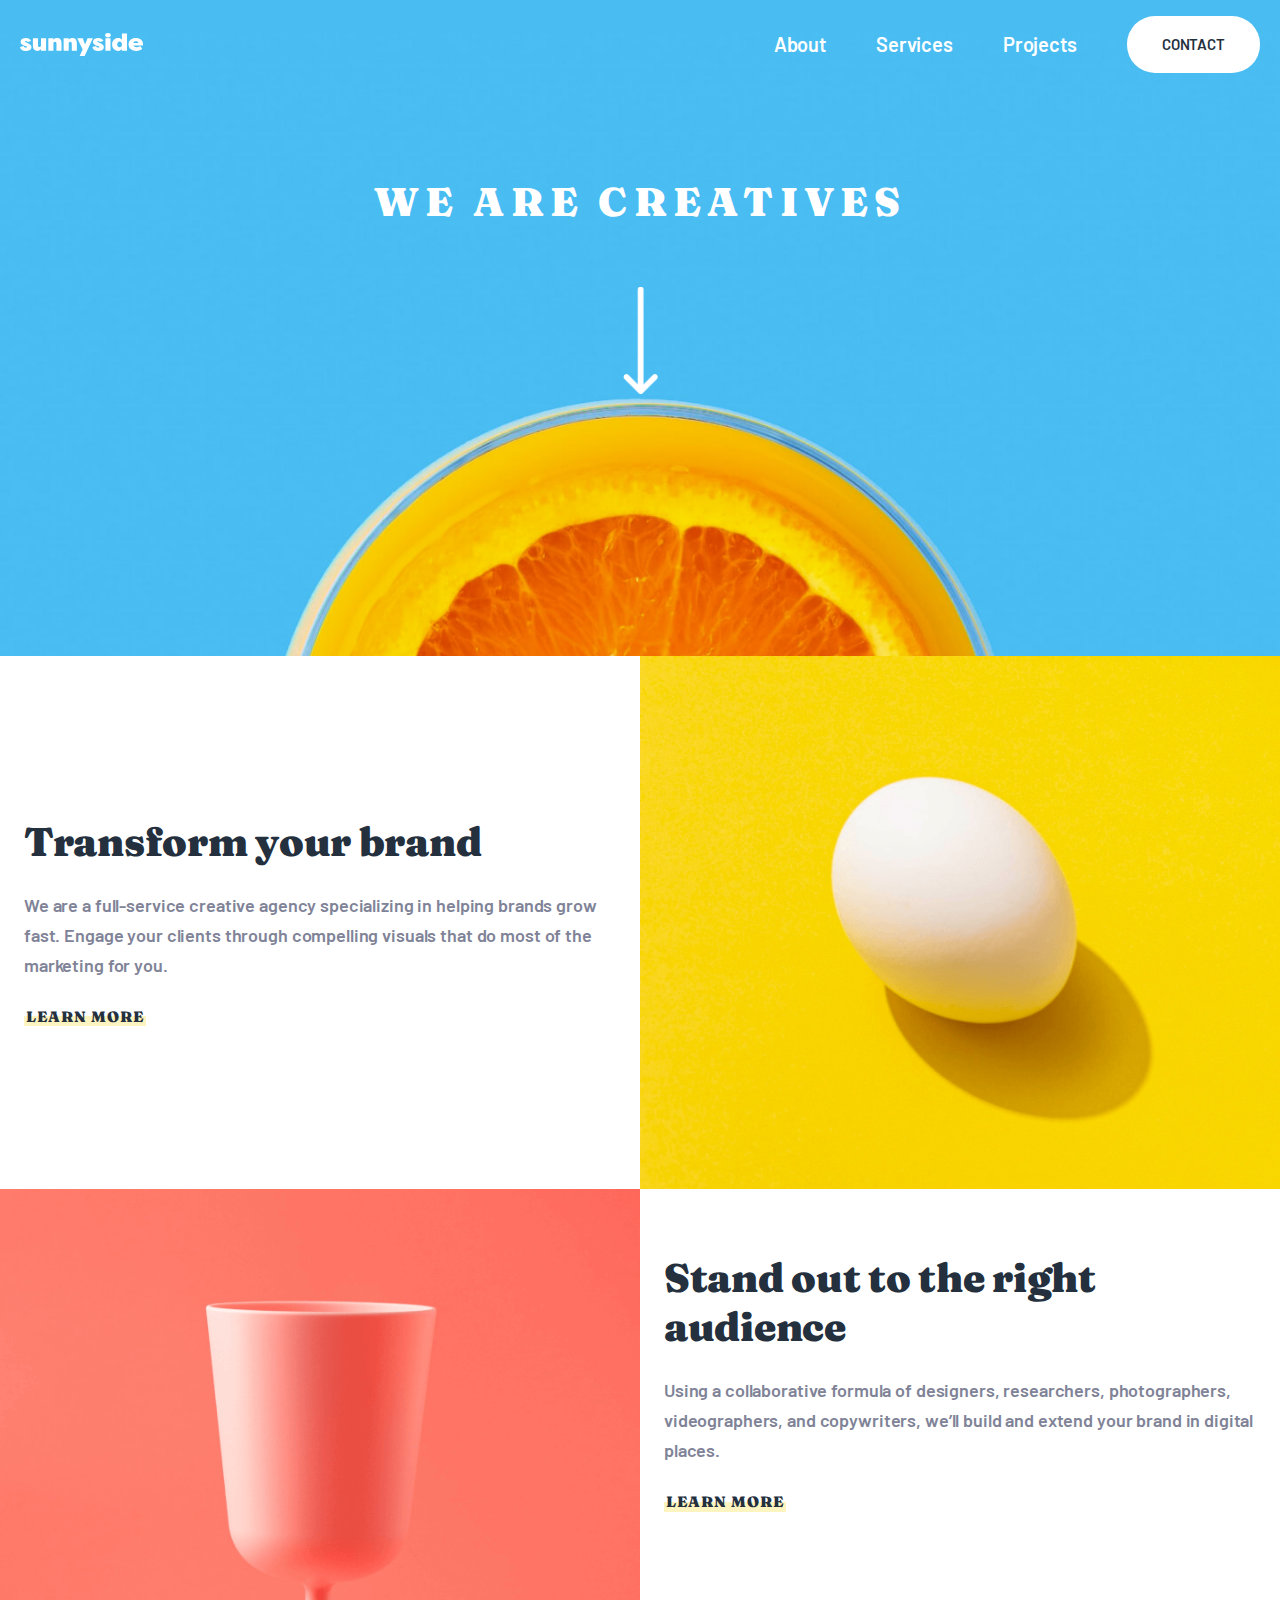
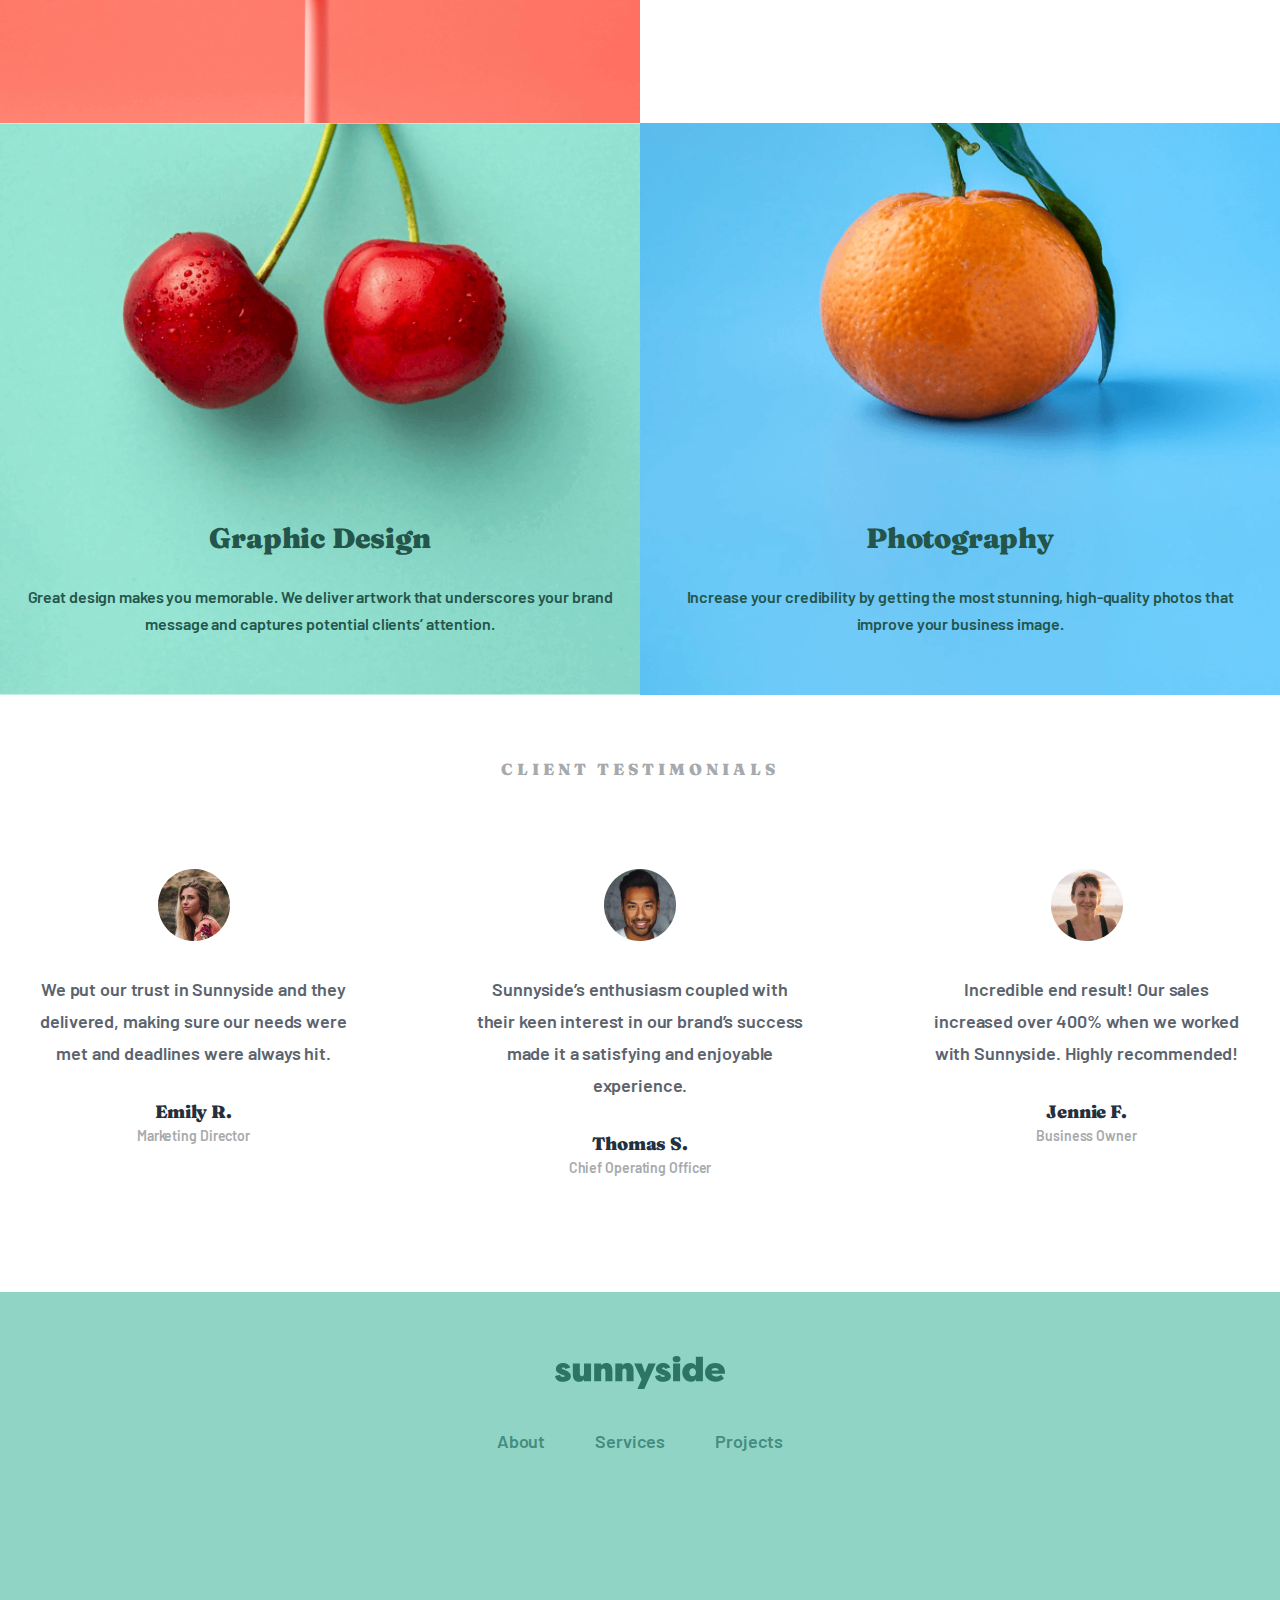
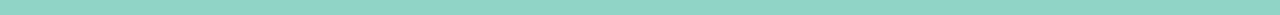
==== index.html @ 1b0551b1 "Add Header, Hero, Card sections" ====
<!DOCTYPE html>
<html lang="en">

<head>
  <meta charset="UTF-8">
  <meta http-equiv="X-UA-Compatible" content="IE=edge">
  <meta name="viewport" content="width=device-width, initial-scale=1.0">
  <link rel="stylesheet" href="https://cdnjs.cloudflare.com/ajax/libs/font-awesome/6.1.2/css/all.min.css"
    integrity="sha512-1sCRPdkRXhBV2PBLUdRb4tMg1w2YPf37qatUFeS7zlBy7jJI8Lf4VHwWfZZfpXtYSLy85pkm9GaYVYMfw5BC1A=="
    crossorigin="anonymous" referrerpolicy="no-referrer" />
  <title>Template Project</title>
  <!-- <link rel="stylesheet" href="./css/normalize.css"> -->
  <link rel="stylesheet" href="./css/main.css">
  <!-- <link rel="stylesheet" href="./css/main.min.css"> -->
</head>

<body>
  <!-- Start Header Section -->

  <header class="site-header">
    <div class="container">
      <div class="site-header__wrapper">
        <div class="site-header__logo">
          <img src="./images/sitelogo.svg" width="123" height="24" alt="sitelogo">
        </div>
        <button class="site-header__burger" type="button">

        </button>
        <nav class="site-header__navbar">
          <span class="site-header__nav-span"></span>
          <ul class="site-header__list">

            <li class="site-header__item">
              <a href="#" class="site-header__link">About</a>
            </li>
            <li class="site-header__item">
              <a href="#" class="site-header__link"> Services</a>
            </li>
            <li class="site-header__item">
              <a href="#" class="site-header__link">Projects</a>
            </li>
            <li class="site-header__item">
              <a href="#" class="site-header__link site-header__btn">CONTACT</a>
            </li>
          </ul>
        </nav>
      </div>
      <div class="hero">
        <div class="hero__title-box">
          <h1 class="hero__title">
            We are creatives
          </h1>
        </div>
      </div>
    </div>
  </header>

  <!-- End of Header Section -->


  <!-- Start Main Section -->
  <main id="site-main">

    <!-- Start Brand Section -->
    <section class="brand">
      <div class="brand__wrapper">

        <div class="brand__img">
          <img class="brand__image" src="./images/mobegg.jpg" width="375px" height="312" alt="images">
          <img class="brand__imageone" width="720" height="600" src="./images/egg.png" alt="imgage">
        </div>
        <div class="brand__title-box">
          <h2 class="brand__title">
            Transform your brand
          </h2>
          <p class="brand__text">
            We are a full-service creative agency specializing in helping brands grow fast. Engage your clients through
            compelling visuals that do most of the marketing for you.
          </p>
          <span class="brand__href-span">
            <a href="./index.html" class="brand__link">LEARN MORE</a>
          </span>
        </div>

        <div class="brand__box">

          <div class="brand__img">
            <img class="brand__image" src="./images/mobcup.png" width="375px" height="312" alt="images">
            <img class="brand__imageone" width="720" height="600" src="./images/cup.png" alt="imgage">
          </div>
          <div class="brand__title-box">
            <h2 class="brand__title">
              Stand out to the right audience
            </h2>
            <p class="brand__text">
              Using a collaborative formula of designers, researchers, photographers, videographers, and copywriters,
              we’ll build and extend your brand in digital places.
            </p>
            <span class="brand__href-span">
              <a href="./index.html" class="brand__link">LEARN MORE</a>
            </span>
          </div>

        </div>
        <div class="brand__boxs-wrapper">

          <div class="brand__boxs">
            <div class="brand__desig">
              <h2 class="brand__desig-title">
                Graphic Design
              </h2>
              <p class="brand__desig-text">
                Great design makes you memorable. We deliver artwork that underscores your brand message and captures
                potential clients’ attention.
              </p>
            </div>
          </div>

          <div class="brand__boxs">
            <div class="brand__desig">
              <h2 class="brand__desig-title">
                Photography
              </h2>
              <p class="brand__desig-text">
                Increase your credibility by getting the most stunning, high-quality photos that improve your business
                image.
              </p>
            </div>
          </div>
        </div>

      </div>
    </section>
    <!-- End brand section  -->
    <!-- Start client section -->
    <section class="client">
      <div class="container">
        <div class="client__title-box">
          <h2 class="client__title">
            CLIENT TESTIMONIALS
          </h2>
        </div>
        <ul class="client__list">

          <li class="client__item">
            <div class="client__image">
              <img class="client__img" src="./images/emil.png" width="72" height="72" alt="images">
            </div>
            <div class="client__text-wrap">
              <p class="client__text">
                We put our trust in Sunnyside and they delivered, making sure our needs were met and deadlines were
                always hit.
              </p>
              <h3 class="client__emil">
                Emily R. <br>
                <span class="client__span">
                  Marketing Director
                </span>
              </h3>
            </div>
          </li>


          <li class="client__item">
            <div class="client__image">
              <img class="client__img" src="./images/thomas.png" width="72" height="72" alt="images">
            </div>
            <div class="client__text-wrap">
              <p class="client__text">
                Sunnyside’s enthusiasm coupled with their keen interest in our brand’s success made it a satisfying and
                enjoyable experience.
              </p>
              <h3 class="client__emil">
                Thomas S. <br>
                <span class="client__span">
                  Chief Operating Officer
                </span>
              </h3>
            </div>
          </li>

          <li class="client__item">
            <div class="client__image">
              <img class="client__img" src="./images/jennie.png" width="72" height="72" alt="images">
            </div>
            <div class="client__text-wrap">
              <p class="client__text">
                Incredible end result! Our sales increased over 400% when we worked with Sunnyside. Highly recommended!
              </p>
              <h3 class="client__emil">
                Jennie F. <br>
                <span class="client__span">
                  Business Owner
                </span>
              </h3>
            </div>
          </li>

        </ul>
      </div>
    </section>
    <!-- End client  Section -->

    <section class="grid">
      <div class="grid__wrapper">

        <div class="grid__template"></div>

        <div class="grid__block">
          <div class="grid__img">
            <img class="grid__image" src="/images/mobmilk.png" width="170" height="170" alt="milk">
          </div>

          <div class="grid__img">
            <img class="grid__image" src="/images/moblemontwo.png" width="170" height="170" alt="lemon">
          </div>

          <div class="grid__img">
            <img class="grid__image" src="/images/mobicecream.png" width="170" height="170" alt="icecream">
          </div>

          <div class="grid__img">
            <img class="grid__image" src="/images/mobflowed.png" width="170" height="170" alt="flowed">
          </div>

        </div>
      </div>
    </section>

  </main>

  <!-- End of Main Section -->

  <!-- Start Footer Section -->
  <footer id="site-footer">
    <div class="footer">
      <div class="container">
        <div class="footer__wrapper">
          <div class="footer__logo">
            <img class="footer__img" src="/images/footerlogo.svg" width="170" height="33" alt="footerlogo">
          </div>
          <ul class="footer__list">

            <li class="footer__item">
              <a href="#" class="footer__link">
                About
              </a>
            </li>


            <li class="footer__item">
              <a href="#" class="footer__link">
                Services
              </a>
            </li>


            <li class="footer__item">
              <a href="#" class="footer__link">
                Projects
              </a>
            </li>

          </ul>
          <div class="footer__icon">
            <i class="fab fa-facebook"></i>
            <i class="fab fa-instagram"></i>
            <i class="fab fa-twitter"></i>
            <i class="fab fa-pinterest"></i>
          </div>
        </div>
      </div>
    </div>
  </footer>
  <!-- End of Footer Section-->


  <script src="./js/main.js"></script>
</body>

</html>
---- css/main.css ----
/* Variables */
:root {
  /* --main-text-color : #fff; */
  /* --main-bg-color : #fff; */
  /* --main-font-size : 16px; */
  /* --main-font-weight : 400; */
  /* --main-line-height : 1.5; */
}

@font-face {
  font-family: 'Barlow';
  font-style: normal;
  font-weight: 400;
  src: local(''),
    url('../fonts/barlow-v12-latin-regular.woff2') format('woff2'),
    url('../fonts/barlow-v12-latin-regular.woff') format('woff');
}

@font-face {
  font-family: 'Barlow';
  font-style: normal;
  font-weight: 600;
  src: local(''),
    url('../fonts/barlow-v12-latin-600.woff2') format('woff2'),
    url('../fonts/barlow-v12-latin-600.woff') format('woff');
}

@font-face {
  font-family: 'Fraunces';
  font-style: normal;
  font-weight: 700;
  src: local(''),
    url('../fonts/fraunces-v23-latin-700.woff2') format('woff2'),
    url('../fonts/fraunces-v23-latin-700.woff') format('woff');
}

@font-face {
  font-family: 'Fraunces';
  font-style: normal;
  font-weight: 900;
  src: local(''),
    url('../fonts/fraunces-v23-latin-900.woff2') format('woff2'),
    url('../fonts/fraunces-v23-latin-900.woff') format('woff');
}

/* General */
* {
  box-sizing: border-box;
}

html {
  height: 100%;
}

img {
  display: block;
  height: auto;
}

body {
  display: flex;
  flex-direction: column;
  height: 100%;
  margin: 0;
  padding: 0;
  font-family: "Fraunces", "Arial", sans-serif;
  font-weight: 900;
  /* font-size: 16px; */
  /* line-height: var(--main-line-height); */
}

ul {
  padding-left: 0;
}

li {
  list-style-type: none;
}

a {
  text-decoration: none;
}

.visually-hidden {
  position: absolute;
  width: 1px;
  height: 1px;
  margin: -1px;
  padding: 0;
  border: 0;
  white-space: nowrap;
  clip-path: inset(100%);
  clip: rect(0 0 0 0);
  overflow: hidden;
}

/* Container */
.container {
  max-width: 1390px;
  margin: 0 auto;
  padding: 0 20px;
}

/* Sticky-Footer */
.site-main {
  flex-grow: 1;
}


/* Site header start */

.site-header {
  position: relative;
  padding-bottom: 300px;
  background-image: url("../images/mark.png");
  background-repeat: no-repeat;
  background-position: calc(50% + 0px)calc(50% + 200px);
  background-color: #49BCF1;
  background-size: contain;
  /* height: 100vh; */
  width: 100%;
}

.site-header__wrapper {
  padding: 32px 0 88px 0;
  display: flex;
  justify-content: space-between;
  align-items: center;
}

.site-header__burger {
  background-image: url("../images/button.svg");
  background-size: cover;
  width: 24px;
  height: 18px;
  display: block;
  background-color: transparent;
  border: none;
}

.site-header__navbar {
  position: fixed;
  top: 120px;
  right: 0;
  left: 0;
  z-index: 5;
  width: 310px;
  display: none;
  margin: 0 auto;
  padding: 32px;
  background-color: #fff;
}
.site-header__navbar-on {
  display: block;
}

.site-header__nav-span {
  position: absolute;
  top: -20px;
  right: 0;
  border-top: 10px solid transparent;
  border-right: 10px solid #fff;
  border-bottom: 10px solid #fff;
  border-left: 10px solid transparent;
}

.site-header__list {
  display: flex;
  align-items: center;
  flex-direction: column;
}

.site-header__item {
  /* margin-right: 47px; */
  margin-bottom: 32px;
}

.site-header__item:last-child {
  margin-right: 0;
  display: inline-block;
}

.site-header__link {
  margin: 0;
  padding: 0;
  font-family: 'Barlow';
  font-weight: 600;
  font-size: 20px;
  line-height: 25px;
  letter-spacing: -0.142857px;
  color: #808397;
  

}

.site-header__btn {
  padding: 16px 32px;
  display:inline-block;
  font-weight: 700;
  font-size: 15px;
  line-height: 25px;
  letter-spacing: -0.107143px;
  text-transform: uppercase;
  background-color: #FBD600;
  color: #24303E;
  border-radius: 28px;

}

.hero__title-box {
  position: relative;
  width: 100%;
  max-width: 327px;
  margin: 0 auto;
}

.hero__title-box::after {
  content: "";
  position: absolute;
  margin: 0 auto;
  background-image: url("../images/centerimg.png");
  background-size: cover;
  background-repeat: no-repeat;
  background-position: center;
  width: 35px;
  height: 127px;
  left: 130px;
  top: 140px;
}


.hero__title {
  margin: 0;
  font-weight: 900;
  font-size: 40px;
  line-height: 49px;
  text-align: center;
  letter-spacing: 6.25px;
  text-transform: uppercase;
  color: #FFFFFF;
}



@media only screen and (min-width:630px) {

  .hero__title-box::after {
    content: "";
    position: absolute;
    margin: 0 auto;
    background-image: url("../images/centerimg.png");
    background-size: cover;
    background-repeat: no-repeat;
    background-position: center;
    width: 35px;
    height: 127px;
    left: 130px;
    top: 120px;
  }

}

@media only screen and (min-width:700px) {
  .site-header__navbar {
    display:block;
  }

  .site-header__burger {
    display: none;
  }


  .site-header {
    background-image: url("../images/lemonbg.jpg");
    background-repeat: no-repeat;
    background-position: calc(50% + -0px) calc(50% + 60px);
    background-size: cover;
    width: 100%;
  }

  .site-header__wrapper {
    padding: 0 0 88px 0;
  }

  .hero__title-box {
    position: relative;
    width: 100%;
    max-width: 1300px;
    margin: 0 auto;
  }

  .hero__title-box::after {
    content: "";
    position: absolute;
    margin: 0 auto;
    background-image: url("../images/centerimg.png");
    background-size: cover;
    background-repeat: no-repeat;
    background-position: center;
    width: 35px;
    height: 107px;
    left: 0;
    right: 0;
    top: 110px;
  }

  .site-header__navbar {
    position: static;
    top:0;
    right: 0;
    left: 0;
    z-index: 5;
    width:100%;
    display:flex;
    justify-content: end;
    align-items: center;
    margin: 0;
    padding:0;
    background-color:transparent;
  }
  
  .site-header__nav-span {
    display: none;
  }

  
  .site-header__list {
    display: flex;
    align-items: center;
    justify-content: flex-end ;
    flex-direction:row;
  }
  
  .site-header__item {
    margin-bottom:0;
    margin-right: 50px;
  }
  
  .site-header__link {
    margin: 0;
    padding: 0;
    font-family: 'Barlow';
    font-weight: 600;
    font-size: 20px;
    line-height: 25px;
    letter-spacing: -0.142857px;
    color: #fff;
    
  
  }
  
  .site-header__btn {
    padding: 16px 35px;
    display:inline-block;
    font-weight: 700;
    font-size: 15px;
    line-height: 25px;
    letter-spacing: -0.107143px;
    text-transform: uppercase;
    background-color: #fff;
    color: #24303E;
    border-radius: 28px;
  
  }

  .site-header__btn:hover {
    color: #fff;
    background-color: #78CEF5;
  }



}

@media only screen and (min-width:980px) {
  .site-header__navbar {
    display: block;
  }

  .site-header__burger {
    display: none;
  }


  .site-header {
    padding-bottom: 430px;
    background-image: url("../images/lemonbg.jpg");
    background-repeat: no-repeat;
    background-position: calc(50% + -0px) calc(50% + 60px);
    background-size: cover;
    /* height: 100vh; */
    width: 100%;
  }

  .hero__title-box {
    position: relative;
    width: 100%;
    max-width: 1300px;
    margin: 0 auto;
  }

  .hero__title-box::after {
    content: "";
    position: absolute;
    margin: 0 auto;
    background-image: url("../images/centerimg.png");
    background-size: cover;
    background-repeat: no-repeat;
    background-position: center;
    width: 35px;
    height: 107px;
    left: 0;
    right: 0;
    top: 110px;
  }

}

/* Site header end */
/* Site main Start */

/* Start brand section */
.brand__image {
  width: 100%;
  /* max-width: 327px; */
}

.brand__imageone {
  display: none;
}

.brand__title-box {
  padding: 64px 24px;
  
}

.brand__title {
  margin: 0;
  font-weight: 900;
  font-size: 32px;
  line-height: 39px;
  text-align: center;
  letter-spacing: -0.228571px;
  color: #24303E;
}

.brand__text {
  margin: 0;
  padding: 24px 0;
  font-family: 'Barlow';
  font-weight: 600;
  font-size: 18px;
  line-height: 30px;
  text-align: center;
  letter-spacing: -0.128571px;
  color: #808397;

}

.brand__link {
  position: absolute;
  display: flex;
  justify-content: center;
  align-items: center;
  font-size: 15px;
  line-height: 25px;
  letter-spacing: 1px;
  text-transform: uppercase;
  text-align: center;
  color: #24303E;
  border-radius: 10px;
  left: 0;
  right: 0;
}
.brand__href-span {
  display: inline-block;
  padding: 0 2px;
background-image: url("../images/learnhover.svg");
background-repeat: no-repeat;
background-size: 137px 10px;
background-position: calc(50% + 0px) calc(50% + 5px);
} 
.brand__href-span:hover {
  background-image: url("../images/learnhovred.svg");
}

@media only screen and (min-width:450px) {
  .brand__boxs {
    padding: 438px 0 59px 0;
  }

  .brand__boxs:last-child {
    padding: 450px 0 59px 0;
  }

}

@media only screen and (min-width:520px) {
  .brand__boxs {
    padding: 470px 0 59px 0;
  }

  .brand__boxs:last-child {
    padding: 490px 0 59px 0;
  }

}

@media only screen and (min-width:600px) {
  .brand__boxs {
    padding: 398px 0 59px 0;
    background-position: calc(50% + 0px) calc(50% + 70px);
    width: 100%;
  }

  .brand__boxs:last-child {
    padding: 308px 0 59px 0;
    background-image: url("/images/mobmandarin.png");
    background-repeat: no-repeat;
    background-size: cover;
    background-position: center;
    width: 100%;
  }

}

@media only screen and (min-width:700px) {
  .brand__wrapper {
    display: flex;
    justify-content: space-between;
    flex-direction: row-reverse;
    flex-wrap: wrap;
    width: 100%;
    max-width: 1390px;
    margin: 0 auto;
  }

  .brand__img {
    width: 50%;
  }

  .brand__image {
    display: none;
  }

  .brand__imageone {
    display: block;
    width: 100%;
    height: 100%;
  }


  .brand__title-box {
    width: 50%;
  }

  .brand__title {
    font-weight: 900;
    font-size: 40px;
    line-height: 49px;
    letter-spacing: -0.285714px;
    text-align: left;
    color: #24303E;

  }

  .brand__text {
    font-family: 'Barlow';
    font-weight: 600;
    font-size: 18px;
    line-height: 30px;
    text-align: left;
    letter-spacing: -0.128571px;
    color: #808397;

  }

  .brand__link {
    position: static;
    display: flex;
    justify-content: center;
    font-size: 15px;
    line-height: 25px;
    letter-spacing: 1px;
    text-transform: uppercase;
    text-align: center;
    color: #24303E;
    border-radius: 10px;

  }

  .brand__box {
    display: flex;
  }

  .brand__boxs-wrapper {
    display: flex;
  }


}


.brand__desig-title {
  margin: 0;
  font-weight: 900;
  font-size: 28px;
  line-height: 35px;
  text-align: center;
  letter-spacing: -0.2px;
  color: #24554A;

}

.brand__desig-text {
  padding: 27px 24px 0;
  margin: 0;
  font-family: 'Barlow';
  font-weight: 600;
  font-size: 16px;
  line-height: 27px;
  text-align: center;
  letter-spacing: -0.114286px;
  color: #24554A;

}

.brand__boxs {
  padding: 398px 0 58px 0;
  background-image: url("/images/cherry.png");
  background-repeat: no-repeat;
  background-size: cover;
  background-position: center;
  width: 100%;
}

.brand__boxs:last-child {
  padding: 398px 0 58px 0;
  background-image: url("/images/mandarin.png");
  background-repeat: no-repeat;
  background-size: cover;
  background-position: center;
  width: 100%;
}

@media only screen and (min-width:1000px) {
  .brand__wrapper {
    display: flex;
    justify-content: space-between;
    align-items: center;
    flex-direction: row-reverse;
    flex-wrap: wrap;
    width: 100%;
    max-width: 1390px;
    margin: 0 auto;
  }

}

/* Start client section */

.client {
  padding: 64px 0 86px;
}

.client__title-box {
  margin: 0 auto;
  width: 100%;
  max-width: 279px;
}

.client__item {
  text-align: center;
  padding-top: 64px;
}

.client__img {
  margin: 0 auto;
}

.client__title {
  margin: 0 auto;
  font-weight: 900;
  font-size: 16px;
  line-height: 20px;
  text-align: center;
  letter-spacing: 4px;
  color: #A7AAAD;
}


.client__text {
  margin: 0 auto;
  padding: 32px 0;
  width: 100%;
  max-width: 327px;
  font-family: 'Barlow';
  font-style: normal;
  font-weight: 600;
  font-size: 18px;
  line-height: 32px;
  text-align: center;
  letter-spacing: -0.128571px;
  color: #5B636D;
}

.client__emil {
  margin: 0;
  font-weight: 900;
  font-size: 18px;
  line-height: 22px;
  text-align: center;
  letter-spacing: -0.128571px;
  color: #24303E;

}

.client__span {
  font-family: 'Barlow';
  font-weight: 600;
  font-size: 14px;
  line-height: 25px;
  text-align: center;
  letter-spacing: -0.1px;
  color: #A7AAAD;

}


@media only screen and (min-width:700px) {

  .client__list {
    display: flex;
    justify-content: space-between;
    align-items: flex-start;
  }

  .client__item {
    margin: 10px;
  }

  .client__text-wrap {
    margin: 0 auto;
    width: 100%;
    max-width: 350px;
  }
}


/* Start grid */

.grid {
  display: none;
}

.grid__template {
  padding: 200px 0;
  width: 100%;
  min-width: 300px;
  height: 100%;
  background-image: url("../images/mobgr.svg");
  background-repeat: no-repeat;
  background-size: cover;
  background-position: center center;

}

.grid__block {
  display: none;
}

.grid__img {
  width: 50%;
}


.brand__image {
  width: 100%;
}


@media only screen and (min-width:450px) {
  .grid__template {
    padding: 300px 0;
    width: 100%;
    min-width: 300px;
    height: 100%;
    background-image: url("../images/mobgr.svg");
    background-repeat: no-repeat;
    background-size: cover;
    background-position: center center;

  }


}


@media only screen and (min-width:700px) {
  .grid__template {
    display: none;

  }

  .grid__block {
    width: 100%;
    max-width: 1390px;
    grid-template-columns: repeat(4, 1fr);
    margin: 0 auto;
    display: grid;
  }


}



/* End brand section */

/* Site main End */





/* Footer start */

.footer {
  padding: 64px 0 81px;
  background-color:#90D4C6;
}

.footer__img {
  margin: 0 auto;
  padding-bottom: 40px;
  cursor: pointer;
}

.footer__list {
  margin:0 auto;
  display: flex;
  justify-content: center;
}

.footer__item {
  margin-right: 50px;
}

.footer__item:last-child {
  margin-right: 0px;
}

.footer__link {
  font-family: 'Barlow';
font-weight: 600;
font-size: 18px;
line-height: 25px;
letter-spacing: -0.128571px;
color: #458D7E;
}

.footer__link:hover {
  color: #fff;
}

.footer__icon {
  display: flex;
  justify-content: center;
  align-items: center;
  margin-top: 80px;
}

.fab {
  font-size: 30px;
  color: #2C7566;
  margin-right: 30px;
  cursor: pointer;
}

.fab:hover {
  color: #fff;
}


.fab:last-child {
  margin-right: 0;
}
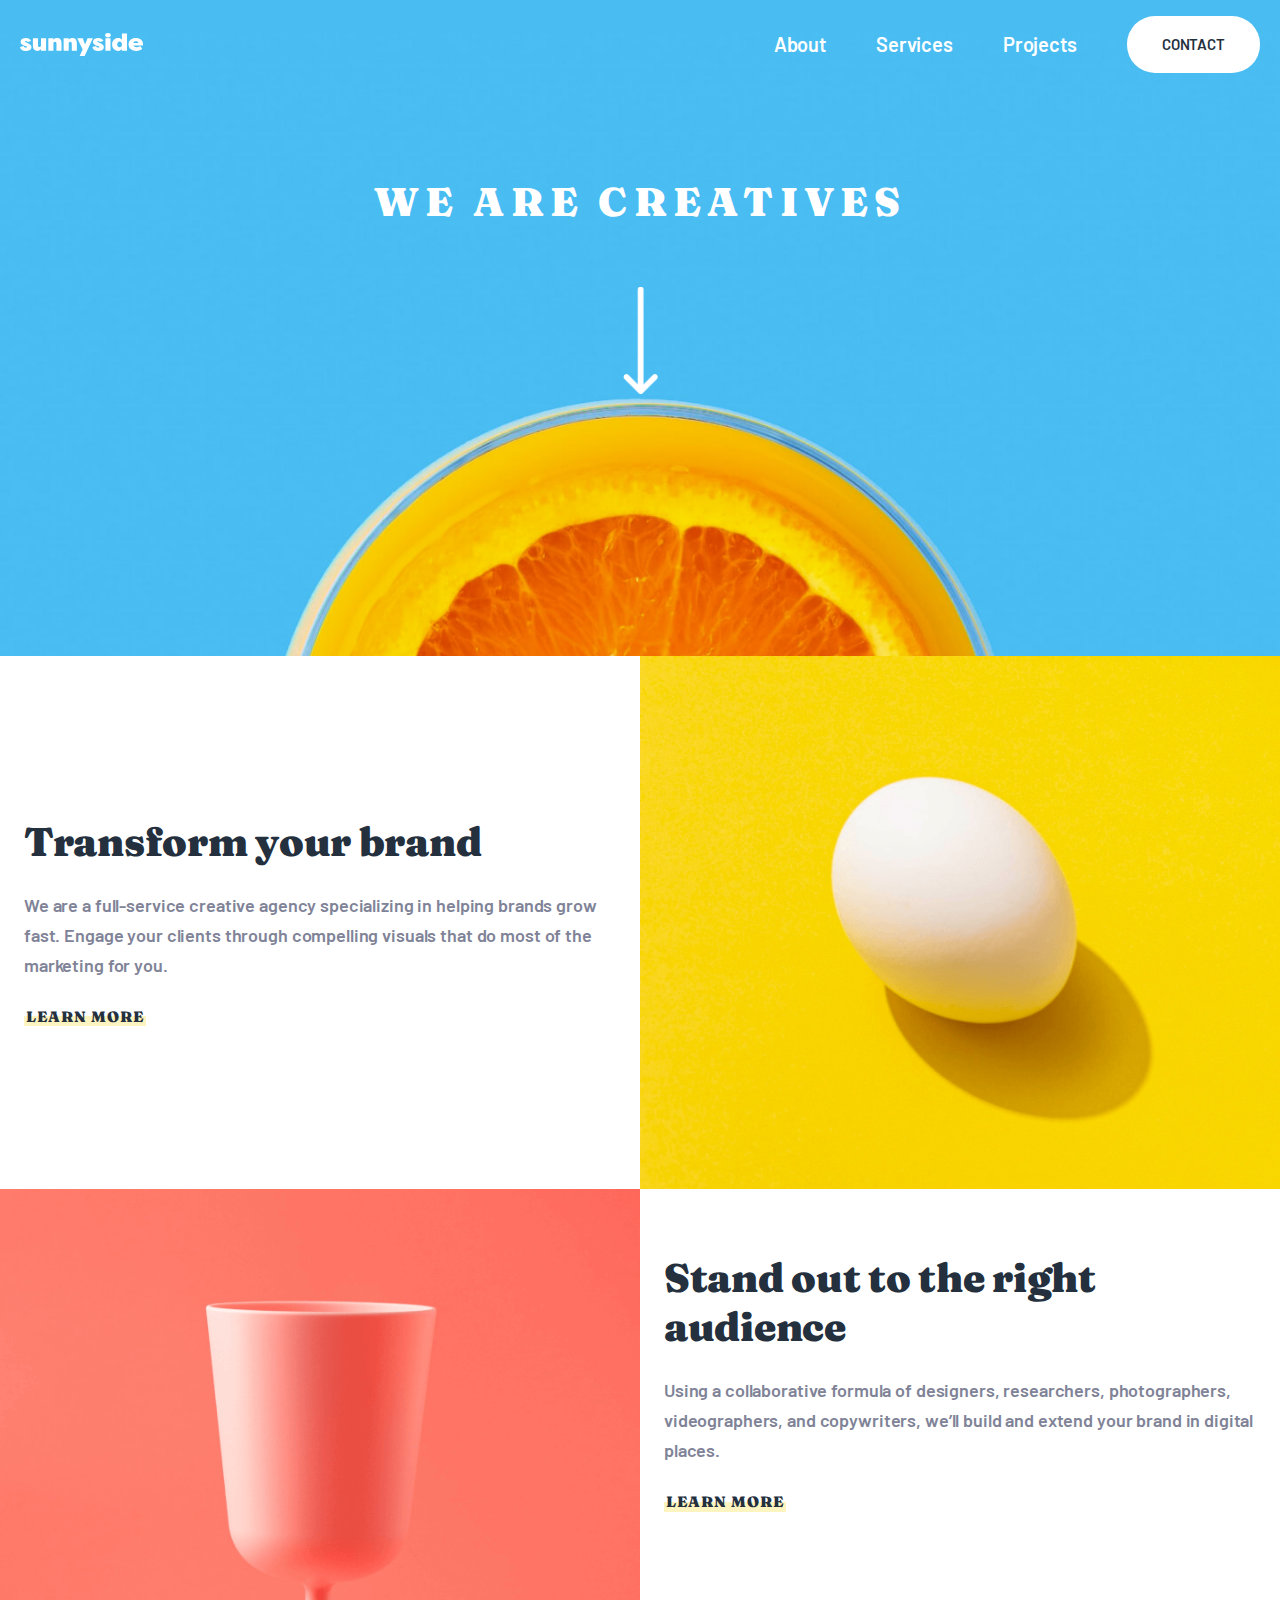
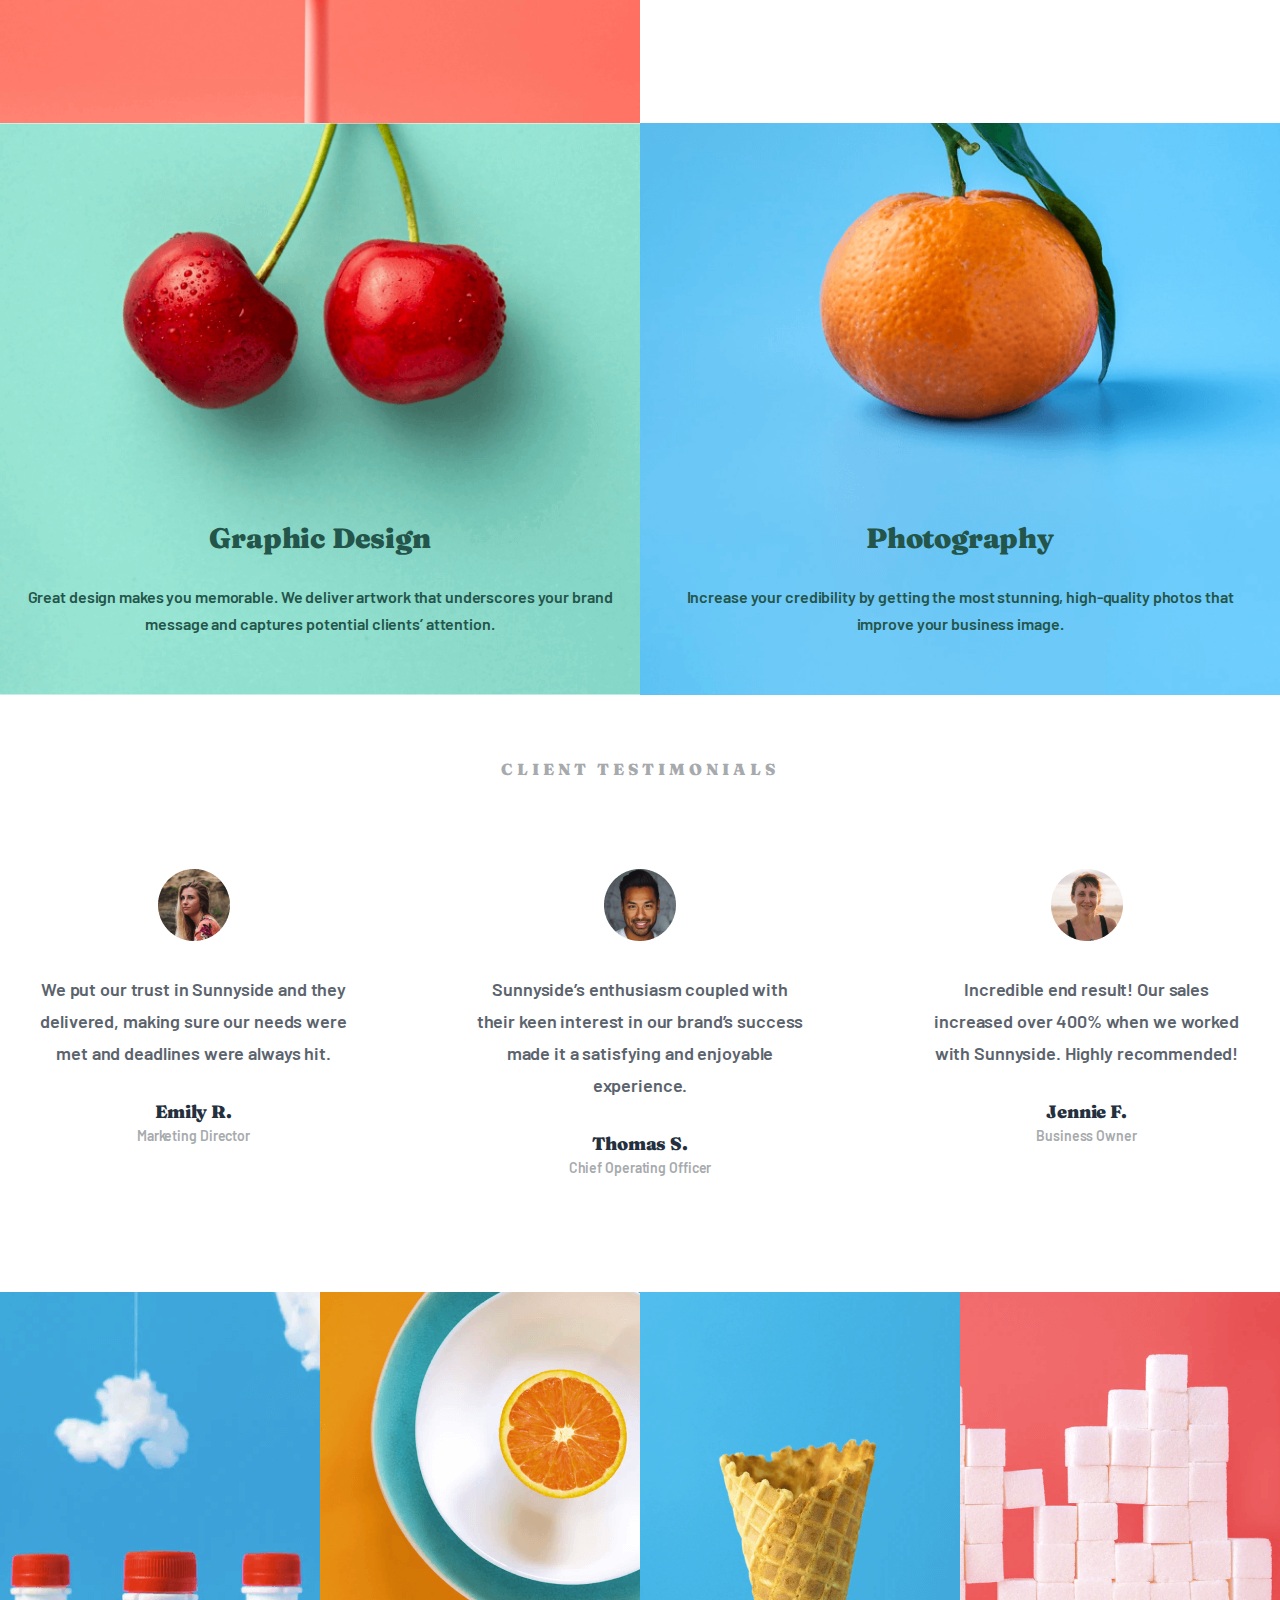
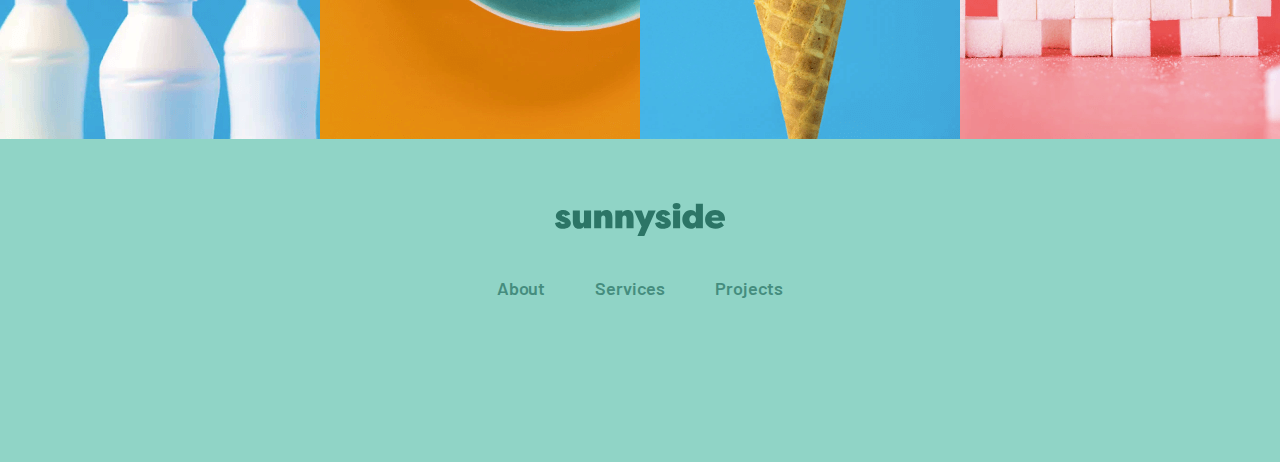
==== commit b5b3ea2b: "Add grid" ====
--- a/index.html
+++ b/index.html
@@ -204,23 +204,23 @@
     <section class="grid">
       <div class="grid__wrapper">
 
-        <div class="grid__template"></div>
+        <!-- <div class="grid__template"></div> -->
 
         <div class="grid__block">
           <div class="grid__img">
-            <img class="grid__image" src="/images/mobmilk.png" width="170" height="170" alt="milk">
-          </div>
-
-          <div class="grid__img">
-            <img class="grid__image" src="/images/moblemontwo.png" width="170" height="170" alt="lemon">
-          </div>
-
-          <div class="grid__img">
-            <img class="grid__image" src="/images/mobicecream.png" width="170" height="170" alt="icecream">
-          </div>
-
-          <div class="grid__img">
-            <img class="grid__image" src="/images/mobflowed.png" width="170" height="170" alt="flowed">
+            <img class="grid__image" src="/images/milk.png" width="170" height="170" alt="milk">
+          </div>
+
+          <div class="grid__img">
+            <img class="grid__image" src="/images/lemontwo.png" width="170" height="170" alt="lemon">
+          </div>
+
+          <div class="grid__img">
+            <img class="grid__image" src="/images/icecream.png" width="170" height="170" alt="icecream">
+          </div>
+
+          <div class="grid__img">
+            <img class="grid__image" src="/images/flowed.png" width="170" height="170" alt="flowed">
           </div>
 
         </div>
--- a/css/main.css
+++ b/css/main.css
@@ -150,6 +150,22 @@
   padding: 32px;
   background-color: #fff;
 }
+
+@media only screen and (min-width:400px){
+  .site-header__navbar {
+    position: fixed;
+    top: 120px;
+    right: 0;
+    left: 0;
+    z-index: 5;
+    width: 390px;
+    display: none;
+    margin: 0 auto;
+    padding: 32px;
+    background-color: #fff;
+  }
+}
+
 .site-header__navbar-on {
   display: block;
 }
@@ -726,6 +742,34 @@
 
 }
 
+.grid__block {
+  display: grid;
+  grid-template-rows: 1fr 1fr;
+  grid-template-columns:1fr 1fr ;
+  justify-content: center;
+}
+
+.grid__image {
+  width: 100%;
+  object-fit: contain;
+}
+
+@media only screen and (min-width:700px) {
+  .grid__block {
+    display: grid;
+    grid-template-rows: 447px;
+    grid-template-columns:1fr 1fr 1fr 1fr;
+    justify-content: center;
+  }
+
+  
+  .grid__image {
+  width: 100%;
+  height: 447px;
+  object-fit: cover;
+}
+
+}
 
 @media only screen and (min-width:700px) {
 
@@ -749,69 +793,9 @@
 
 /* Start grid */
 
-.grid {
-  display: none;
-}
-
-.grid__template {
-  padding: 200px 0;
-  width: 100%;
-  min-width: 300px;
-  height: 100%;
-  background-image: url("../images/mobgr.svg");
-  background-repeat: no-repeat;
-  background-size: cover;
-  background-position: center center;
-
-}
-
-.grid__block {
-  display: none;
-}
-
-.grid__img {
-  width: 50%;
-}
-
-
-.brand__image {
-  width: 100%;
-}
-
-
-@media only screen and (min-width:450px) {
-  .grid__template {
-    padding: 300px 0;
-    width: 100%;
-    min-width: 300px;
-    height: 100%;
-    background-image: url("../images/mobgr.svg");
-    background-repeat: no-repeat;
-    background-size: cover;
-    background-position: center center;
-
-  }
-
-
-}
-
-
-@media only screen and (min-width:700px) {
-  .grid__template {
-    display: none;
-
-  }
-
-  .grid__block {
-    width: 100%;
-    max-width: 1390px;
-    grid-template-columns: repeat(4, 1fr);
-    margin: 0 auto;
-    display: grid;
-  }
-
-
-}
+
+
+
 
 
 
